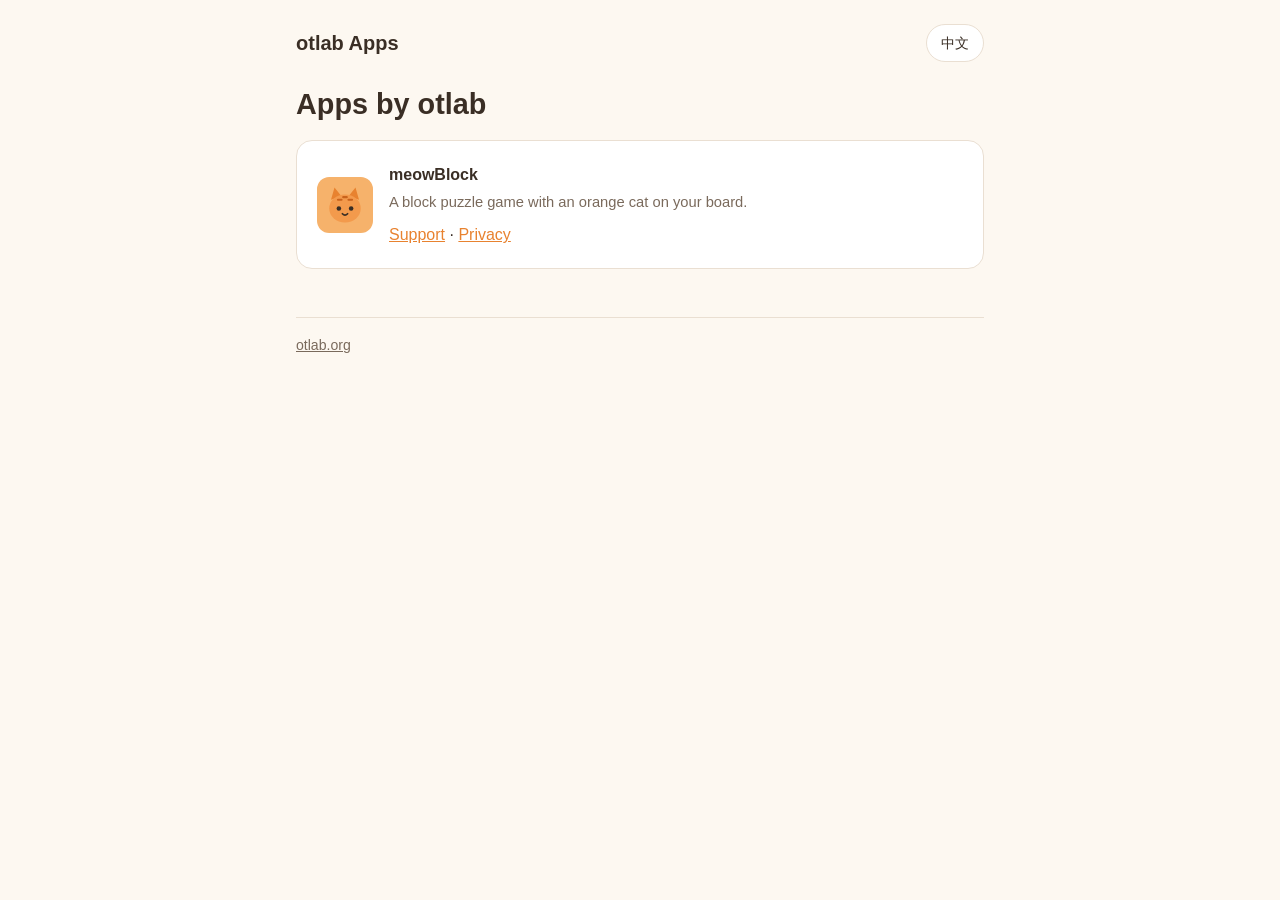
==== index.html @ b91125df "建立 apps.otlab.org：meowBlock 支援頁與隱私權政策 Co-Authored-By: Claude Opus 5.5 <noreply@anthropic.com> Claude" ====
<!doctype html>
<html lang="zh-Hant">
<head>
  <meta charset="utf-8">
  <meta name="viewport" content="width=device-width, initial-scale=1">
  <title>otlab Apps</title>
  <meta name="description" content="otlab 製作的 App。">
  <link rel="stylesheet" href="style.css">
  <script src="lang.js" defer></script>
</head>
<body>
<div class="wrap">

  <header class="top">
    <span class="brand"><strong>otlab Apps</strong></span>
    <button class="lang-toggle" type="button">English</button>
  </header>

  <main>
    <h1 data-lang="zh">otlab 的 App</h1>
    <h1 data-lang="en">Apps by otlab</h1>

    <ul class="app-list">
      <li class="card">
        <svg width="56" height="56" viewBox="0 0 64 64" aria-hidden="true">
          <rect width="64" height="64" rx="14" fill="#f6b26b"/>
          <path d="M16 26 L20 12 L28 22 Z M48 26 L44 12 L36 22 Z" fill="#e8822f"/>
          <ellipse cx="32" cy="36" rx="18" ry="16" fill="#f39a4c"/>
          <path d="M24 26 h4 M36 26 h4 M30 23 h4" stroke="#c9631c" stroke-width="2.5" stroke-linecap="round"/>
          <circle cx="25" cy="36" r="2.6" fill="#3a2e25"/>
          <circle cx="39" cy="36" r="2.6" fill="#3a2e25"/>
          <path d="M29 42 q3 3 6 0" stroke="#3a2e25" stroke-width="2" fill="none" stroke-linecap="round"/>
        </svg>
        <div>
          <strong>meowBlock</strong>
          <p class="muted" data-lang="zh" style="margin:2px 0 6px">有一隻橘貓坐在棋盤上的方塊消除遊戲。</p>
          <p class="muted" data-lang="en" style="margin:2px 0 6px">A block puzzle game with an orange cat on your board.</p>
          <a href="meowblock/"><span data-lang="zh">支援</span><span data-lang="en">Support</span></a>
          ·
          <a href="meowblock/privacy.html"><span data-lang="zh">隱私權政策</span><span data-lang="en">Privacy</span></a>
        </div>
      </li>
    </ul>
  </main>

  <footer>
    <a href="https://otlab.org/">otlab.org</a>
  </footer>

</div>
</body>
</html>
---- style.css ----
:root {
  --bg: #fdf8f1;
  --card: #ffffff;
  --text: #3a2e25;
  --muted: #7a6a5c;
  --accent: #e8822f;
  --accent-soft: #fbe7d3;
  --line: #eadfd2;
  --radius: 16px;
  color-scheme: light dark;
}

@media (prefers-color-scheme: dark) {
  :root {
    --bg: #1f1a16;
    --card: #2a231e;
    --text: #f3ebe2;
    --muted: #b6a796;
    --accent: #f39a4c;
    --accent-soft: #3b2c20;
    --line: #3d332b;
  }
}

* { box-sizing: border-box; }

body {
  margin: 0;
  background: var(--bg);
  color: var(--text);
  font-family: -apple-system, BlinkMacSystemFont, "PingFang TC", "Noto Sans TC",
    "Microsoft JhengHei", "Helvetica Neue", Arial, sans-serif;
  line-height: 1.7;
  -webkit-text-size-adjust: 100%;
}

.wrap {
  max-width: 720px;
  margin: 0 auto;
  padding: 24px 16px 64px;
}

header.top {
  display: flex;
  align-items: center;
  justify-content: space-between;
  gap: 12px;
  margin-bottom: 24px;
}

.brand {
  display: flex;
  align-items: center;
  gap: 12px;
  text-decoration: none;
  color: inherit;
}

.brand svg { flex: none; }

.brand strong { font-size: 1.25rem; }

.lang-toggle {
  border: 1px solid var(--line);
  background: var(--card);
  color: var(--text);
  border-radius: 999px;
  padding: 6px 14px;
  font: inherit;
  font-size: 0.9rem;
  cursor: pointer;
}

h1 { font-size: 1.8rem; line-height: 1.3; margin: 0 0 8px; }
h2 { font-size: 1.25rem; margin: 32px 0 12px; }
h3 { font-size: 1.05rem; margin: 20px 0 6px; }

p, li { color: var(--text); }
.muted { color: var(--muted); font-size: 0.92rem; }

.card {
  background: var(--card);
  border: 1px solid var(--line);
  border-radius: var(--radius);
  padding: 20px;
  margin: 16px 0;
}

.card > :first-child { margin-top: 0; }
.card > :last-child { margin-bottom: 0; }

.highlight {
  background: var(--accent-soft);
  border-radius: var(--radius);
  padding: 16px 20px;
  margin: 16px 0;
}

a { color: var(--accent); }

.btn {
  display: inline-block;
  background: var(--accent);
  color: #fff;
  text-decoration: none;
  padding: 10px 18px;
  border-radius: 999px;
  font-weight: 600;
}

details {
  border-top: 1px solid var(--line);
  padding: 12px 0;
}
details:last-of-type { border-bottom: 1px solid var(--line); }
summary { cursor: pointer; font-weight: 600; }
details p, details ul { margin: 8px 0 0; }

ul { padding-left: 1.3em; }

footer {
  margin-top: 48px;
  padding-top: 16px;
  border-top: 1px solid var(--line);
  color: var(--muted);
  font-size: 0.88rem;
}
footer a { color: var(--muted); }

.app-list { list-style: none; padding: 0; }
.app-list li {
  display: flex;
  gap: 16px;
  align-items: center;
}

/* 語言切換：預設顯示中文，html[lang=en] 時顯示英文 */
[data-lang="en"] { display: none; }
html[lang="en"] [data-lang="zh"] { display: none; }
html[lang="en"] [data-lang="en"] { display: revert; }
html[lang="en"] span[data-lang="en"] { display: inline; }
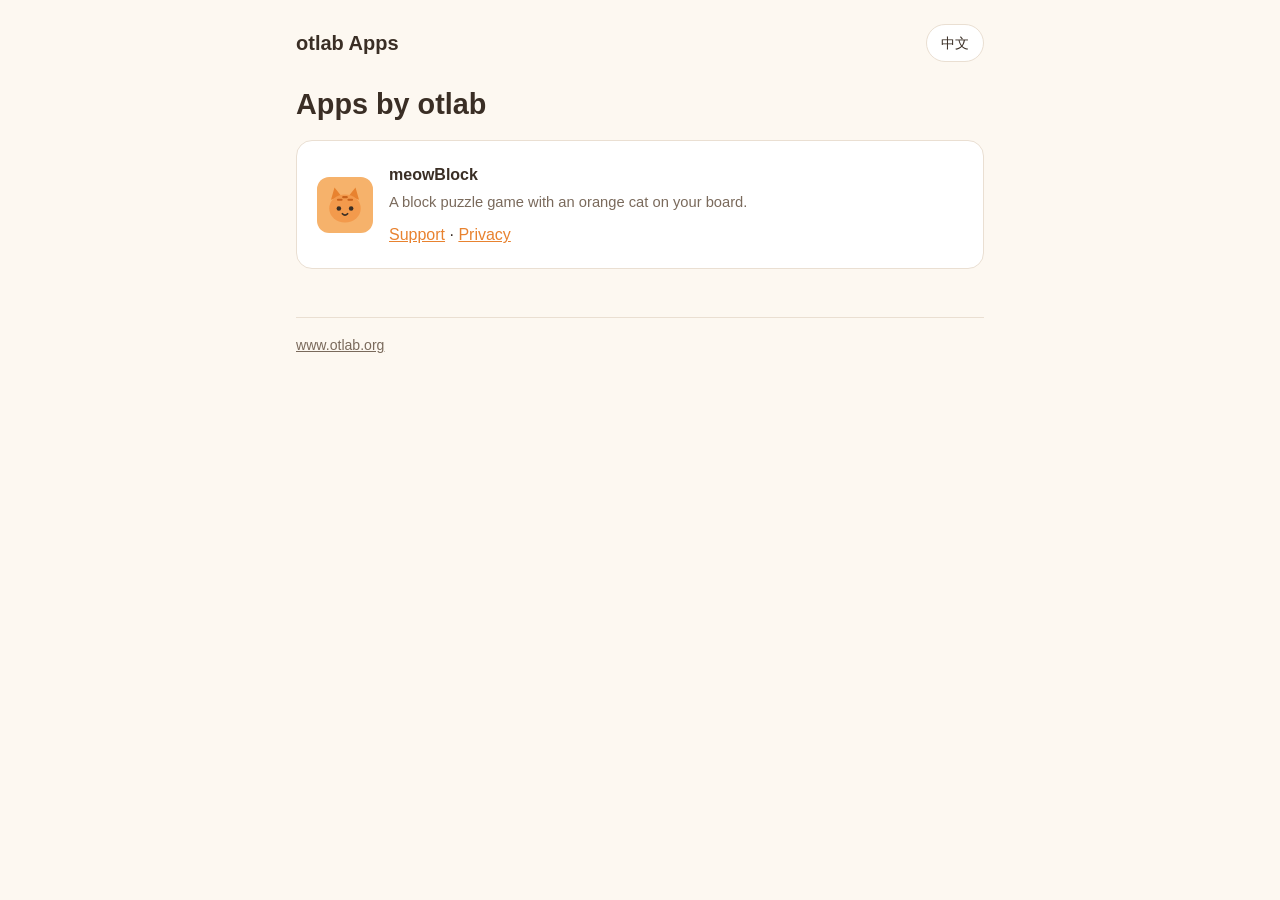
==== commit 505121d4: "首頁頁尾改連到 www.otlab.org Co-Authored-By: Claude Opus 5.5 <noreply@anthropic.com> Claude-Session: https:" ====
--- a/index.html
+++ b/index.html
@@ -44,7 +44,7 @@
   </main>
 
   <footer>
-    <a href="https://otlab.org/">otlab.org</a>
+    <a href="https://www.otlab.org/">www.otlab.org</a>
   </footer>
 
 </div>
